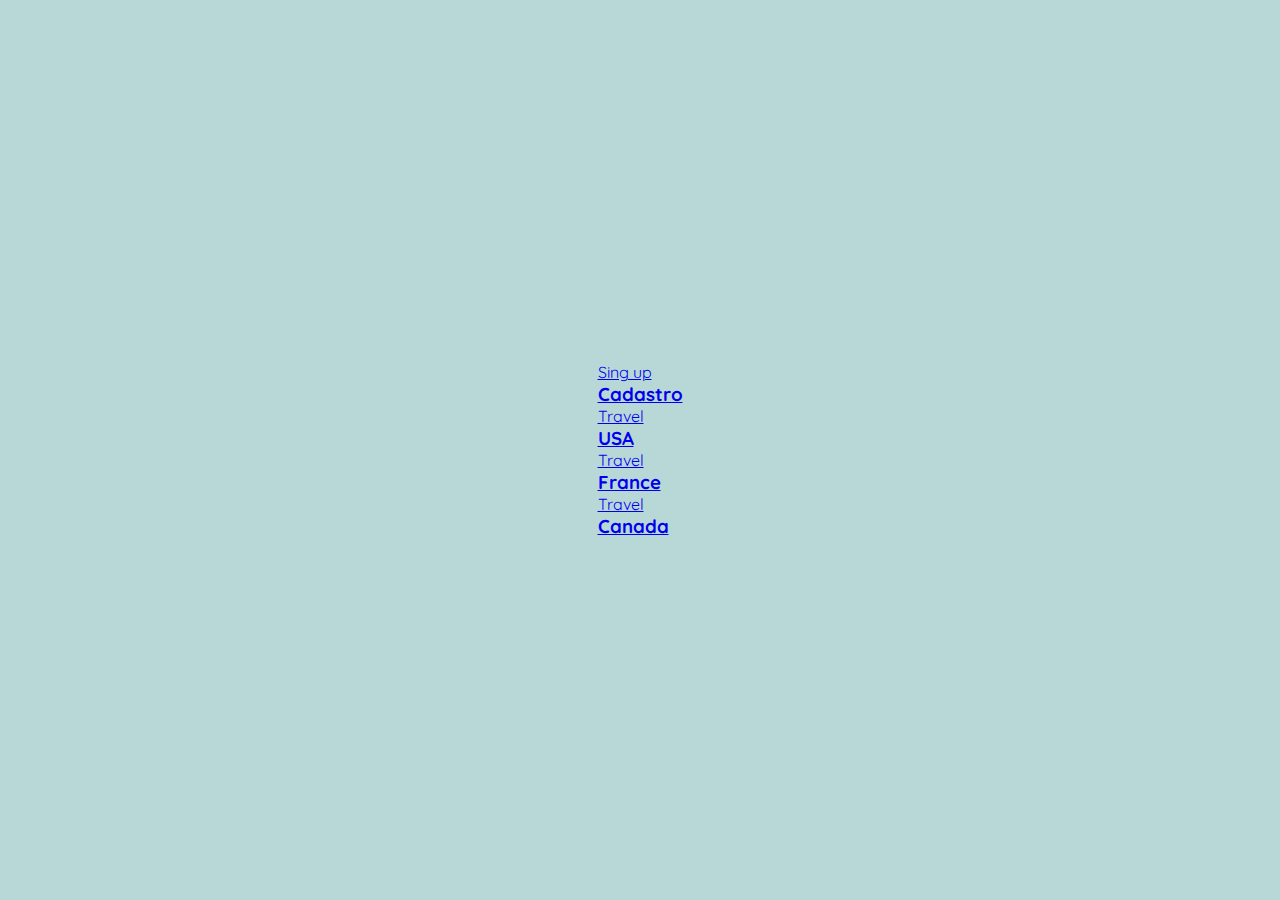
==== cars.html @ cf2ff991 "Alterado o css do login, mudança de fundo e validação de cpf" ====
<!DOCTYPE html>
<html lang="en">
<head>
  <meta charset="UTF-8">
  <meta name="viewport" content="width=device-width, initial-scale=1.0">
  <meta http-equiv="X-UA-Compatible" content="ie=edge">
  <title>Andev Web</title>
  <link rel="stylesheet" href="style.css">
<body>
  <div class="cards">
  
    <!-- Carte A -->
    <a href="#" class="card">
      <div class="card-background" style="background-image: url(https://images.unsplash.com/photo-1610375233612-d6a66ac3af99?ixlib=rb-1.2.1&ixid=MXwxMjA3fDB8MHxwaG90by1wYWdlfHx8fGVufDB8fHw%3D&auto=format&fit=crop&w=1047&q=80)"></div>
      <div class="card-content">
        <p>Sing up</p>
        <h3>Cadastro</h3>
      </div>
    </a>
    
    <!-- Carte B -->
    <a href="#" class="card">
      <div class="card-background" style="background-image: url(https://images.unsplash.com/photo-1593971657261-184f7a3a72de?ixid=MXwxMjA3fDB8MHxwaG90by1wYWdlfHx8fGVufDB8fHw%3D&ixlib=rb-1.2.1&auto=format&fit=crop&w=634&q=80)"></div>
      <div class="card-content">
        <p>Travel</p>
        <h3>USA</h3>
      </div>
    </a>
    
    <!-- Carte C -->
    <a href="#" class="card">
      <div class="card-background" style="background-image: url(https://images.unsplash.com/photo-1532465614-6cc8d45f647f?ixid=MXwxMjA3fDB8MHxwaG90by1wYWdlfHx8fGVufDB8fHw%3D&ixlib=rb-1.2.1&auto=format&fit=crop&w=634&q=80)"></div>
      <div class="card-content">
        <p>Travel</p>
        <h3>France</h3>
      </div>
    </a>
    
    <!-- Carte D -->
    <a href="#" class="card">
      <div class="card-background" style="background-image: url(https://images.unsplash.com/photo-1502003148287-a82ef80a6abc?ixid=MXwxMjA3fDB8MHxwaG90by1wYWdlfHx8fGVufDB8fHw%3D&ixlib=rb-1.2.1&auto=format&fit=crop&w=634&q=80)"></div>
      <div class="card-content">
        <p>Travel</p>
        <h3>Canada</h3>
      </div>
    </a>
    
  </div>
</body>
</html>
---- style.css ----
@import url("https://fonts.googleapis.com/css2?family=Quicksand:wght@300&display=swap");
* {
  margin: 0;
  padding: 0;
  box-sizing: border-box;
  font-family: "Quicksand", sans-serif;
}
body {
  display: flex;
  justify-content: center;
  align-items: center;
  min-height: 100vh;
  background: #111;
  width: 100%;
  overflow: hidden;
}
.ring {
  position: relative;
  width: 450px;
  height: 450px;
  display: flex;
  justify-content: center;
  align-items: center;
}
.ring i {
  position: absolute;
  inset: 0;
  border: 2px solid #fff;
  transition: 0.5s;
}
.ring i:nth-child(1) {
  border-radius: 38% 62% 63% 37% / 41% 44% 56% 59%;
  animation: animate 6s linear infinite;
}
.ring i:nth-child(2) {
  border-radius: 41% 44% 56% 59%/38% 62% 63% 37%;
  animation: animate 4s linear infinite;
}
.ring i:nth-child(3) {
  border-radius: 41% 44% 56% 59%/38% 62% 63% 37%;
  animation: animate2 10s linear infinite;
}
.ring:hover i {
  border: 6px solid var(--clr);
  filter: drop-shadow(0 0 20px var(--clr));
}
@keyframes animate {
  0% {
    transform: rotate(0deg);
  }
  100% {
    transform: rotate(360deg);
  }
}
@keyframes animate2 {
  0% {
    transform: rotate(360deg);
  }
  100% {
    transform: rotate(0deg);
  }
}
.login {
  position: absolute;
  width: 300px;
  height: 100%;
  display: flex;
  justify-content: center;
  align-items: center;
  flex-direction: column;
  gap: 20px;
}
.login h2 {
  font-size: 2em;
  color: #fff;
}
.login .inputBx {
  position: relative;
  width: 100%;
}
.login .inputBx input {
  position: relative;
  width: 100%;
  padding: 12px 20px;
  background: transparent;
  border: 2px solid #fff;
  border-radius: 15px;
  font-size: 1.2em;
  color: #fff;
  box-shadow: none;
  outline: none;
}
.teste {
  width: 100%;
  background: #80ff00;
  background: linear-gradient(45deg, #ff81ab, #72e0ff);
  border: none;
  cursor: pointer;
  border-radius: 12px;
  font-size: 1.2em;

}
.login .inputBx input::placeholder {
  color: rgba(255, 255, 255, 0.75);
}
.login .links {
  position: relative;
  width: 100%;
  display: flex;
  align-items: center;
  justify-content: space-between;
  padding: 0 20px;
}
.login .links a {
  color: #fff;
  text-decoration: none;
}

*{
    margin: 0px;
}
body{
    background-color: #b8d8d8;
    display: flex;
    align-items: center;
    justify-content: center;
    position: relative;
    height: 100vh;
    background-image: url(img/fundo2.jpg);
    background-size: cover; /* Faz com que a imagem cubra toda a área */
    background-position: center; /* Centraliza a imagem */
    background-attachment: fixed; /* Mantém a imagem fixa enquanto rola a página */
    background-repeat: no-repeat; /* Não repete a imagem */
    
  
    
   
}
.Textos{
    background-color: #9abcc2;
    padding: 3em;
    border-radius: 8px;
    width: 300px;
    display: flex;
    flex-direction: column;
    align-items: center;
    justify-content: center;
 
}
.titulo{
    font-size: 30px;
    margin-bottom: 30px;
}

input{
    margin-bottom: 15px;
    padding: 10px;
    border-radius: 5px;
    border: none;
    width: 100%;
}
input[type="submit"]{
    background-color: rgb(67, 255, 46);
    color: rgb(158, 156, 156);
    cursor: pointer;
}

input[type="submit"]:hover {
    background-color: rgb(14, 93, 7);
}
label{
    margin-top: 5px;
    font-size: 20px;
}

footer{
    background: linear-gradient(45deg,#000000,#000000);
   border: 2px solid;
   position: fixed;
   width: 100%;
   bottom: 0;
   padding-top: 10px;
   padding-bottom: 10px;
text-align: center;
}
.label{
    margin-bottom: 1px;
    font-size: 20px;
}
.fundo{
}
button{
    background-color: #4CAF50;
    color: white;
    padding: 14px 20px;
    margin: 8px 0;
    border: none;
    cursor: pointer;
    width: 100%;
}
button:hover {
    opacity: 0.8;
}
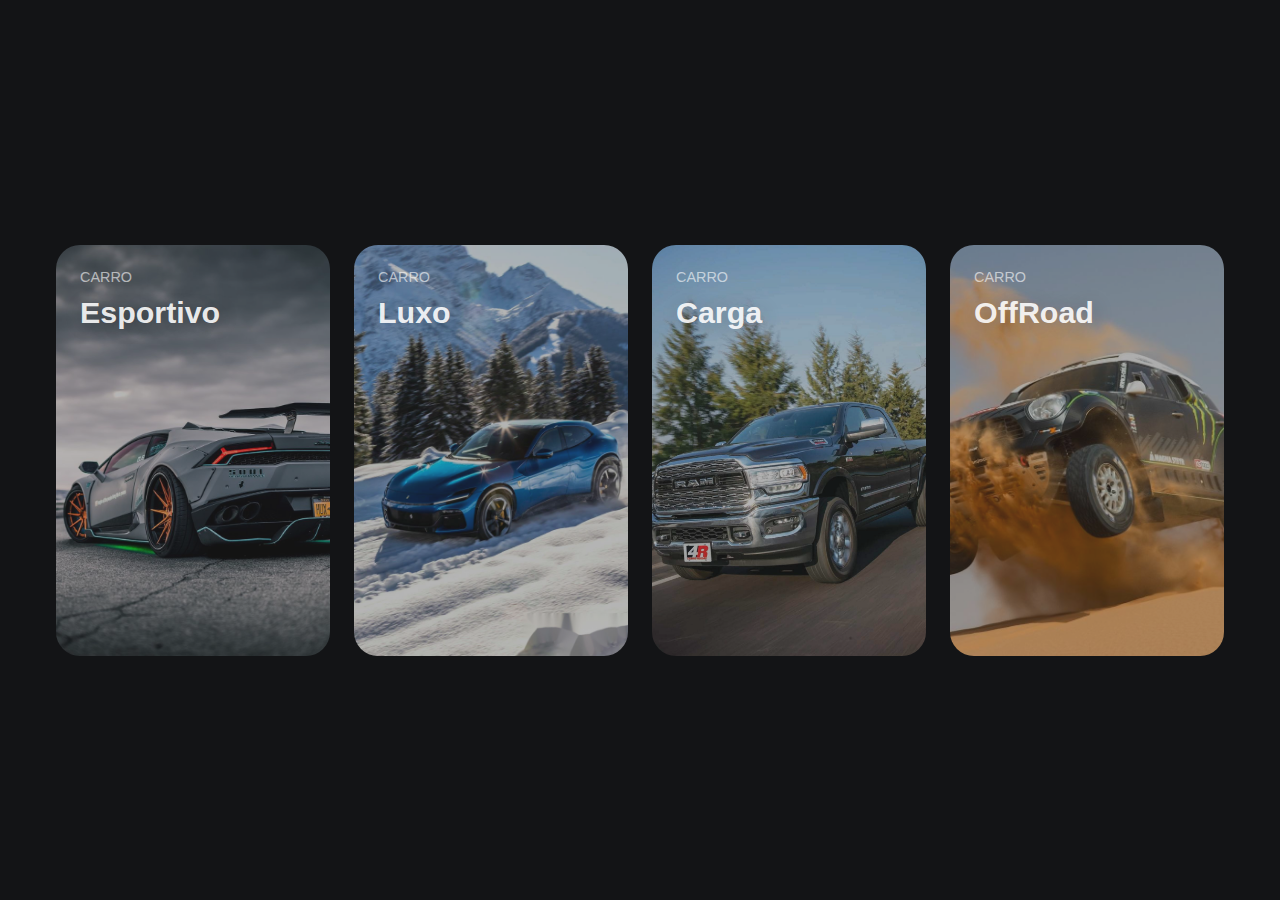
==== commit 0a5c079f: "pagina de carros atualizada" ====
--- a/cars.html
+++ b/cars.html
@@ -5,43 +5,43 @@
   <meta name="viewport" content="width=device-width, initial-scale=1.0">
   <meta http-equiv="X-UA-Compatible" content="ie=edge">
   <title>Andev Web</title>
-  <link rel="stylesheet" href="style.css">
+  <link rel="stylesheet" href="login.css">
 <body>
   <div class="cards">
   
     <!-- Carte A -->
     <a href="#" class="card">
-      <div class="card-background" style="background-image: url(https://images.unsplash.com/photo-1610375233612-d6a66ac3af99?ixlib=rb-1.2.1&ixid=MXwxMjA3fDB8MHxwaG90by1wYWdlfHx8fGVufDB8fHw%3D&auto=format&fit=crop&w=1047&q=80)"></div>
+      <div class="card-background" style="background-image: url(img/esportivo.jpg)"></div>
       <div class="card-content">
-        <p>Sing up</p>
-        <h3>Cadastro</h3>
+        <p>Carro</p>
+        <h3>Esportivo</h3>
       </div>
     </a>
     
     <!-- Carte B -->
     <a href="#" class="card">
-      <div class="card-background" style="background-image: url(https://images.unsplash.com/photo-1593971657261-184f7a3a72de?ixid=MXwxMjA3fDB8MHxwaG90by1wYWdlfHx8fGVufDB8fHw%3D&ixlib=rb-1.2.1&auto=format&fit=crop&w=634&q=80)"></div>
+      <div class="card-background" style="background-image: url(img/luxo.jpg)"></div>
       <div class="card-content">
-        <p>Travel</p>
-        <h3>USA</h3>
+        <p>Carro</p>
+        <h3>Luxo</h3>
       </div>
     </a>
     
     <!-- Carte C -->
     <a href="#" class="card">
-      <div class="card-background" style="background-image: url(https://images.unsplash.com/photo-1532465614-6cc8d45f647f?ixid=MXwxMjA3fDB8MHxwaG90by1wYWdlfHx8fGVufDB8fHw%3D&ixlib=rb-1.2.1&auto=format&fit=crop&w=634&q=80)"></div>
+      <div class="card-background" style="background-image: url(img/carga.jpg)"></div>
       <div class="card-content">
-        <p>Travel</p>
-        <h3>France</h3>
+        <p>Carro</p>
+        <h3>Carga</h3>
       </div>
     </a>
     
     <!-- Carte D -->
     <a href="#" class="card">
-      <div class="card-background" style="background-image: url(https://images.unsplash.com/photo-1502003148287-a82ef80a6abc?ixid=MXwxMjA3fDB8MHxwaG90by1wYWdlfHx8fGVufDB8fHw%3D&ixlib=rb-1.2.1&auto=format&fit=crop&w=634&q=80)"></div>
+      <div class="card-background" style="background-image: url(img/offroad.jpg)"></div>
       <div class="card-content">
-        <p>Travel</p>
-        <h3>Canada</h3>
+        <p>Carro</p>
+        <h3>OffRoad</h3>
       </div>
     </a>
     
--- a/login.css
+++ b/login.css
@@ -0,0 +1,81 @@
+* {
+    margin: 0;
+    padding: 0;
+    box-sizing: border-box;
+    border: 0;
+  }
+  
+  body {
+    background: #131416;
+    display: flex;
+    align-items: center;
+    justify-content: center;
+    height: 100vh;
+    padding: 0;
+  }
+  
+  .cards {
+    display: grid;
+    grid-template-columns: repeat(1, 1fr);
+    margin: auto;
+    width: 100%;
+    max-width: 1200px;
+    grid-gap: 24px;
+    padding: 16px; 
+  }
+  
+  @media (min-width: 540px) {
+    .cards {
+      grid-template-columns: repeat(2, 1fr);
+    }
+  }
+  
+  @media (min-width: 960px) {
+    .cards {
+      grid-template-columns: repeat(4, 1fr);
+    }
+  }
+  
+  .card {
+    position: relative;
+    padding-bottom: 150%;
+  }
+  
+  .card-background {
+    background-size: cover;
+    background-position: center;
+    position: absolute;
+    left: 0; top: 0; right: 0; bottom: 0;
+    border-radius: 24px;
+    filter: brightness(.75) saturate(1.2) contrast(.85);
+    transition: .3s;
+  }
+  
+  .card-content {
+    position: absolute;
+    padding: 24px;
+    font-family: arial, sans-serif;
+    color: white;
+  }
+  
+  .card-content p {
+    color: rgba(255, 255, 255, .6);
+    margin-bottom: 10px;
+    text-transform: uppercase;
+    font-size: .9rem;
+  }
+  
+  .card-content h3 {
+    font-size: 1.9rem;
+    color: rgba(255, 255, 255, .9);
+    text-shadow: 2px 2px 20px rgba(0, 0, 0, .2);
+  }
+  
+  .card:hover .card-background {
+    transform: scale(1.05);
+  }
+  
+  .cards:hover > .card:not(:hover) > .card-background {
+    filter: brightness(.5) saturate(0) contrast(1.2) blur(20px);
+  }
+  